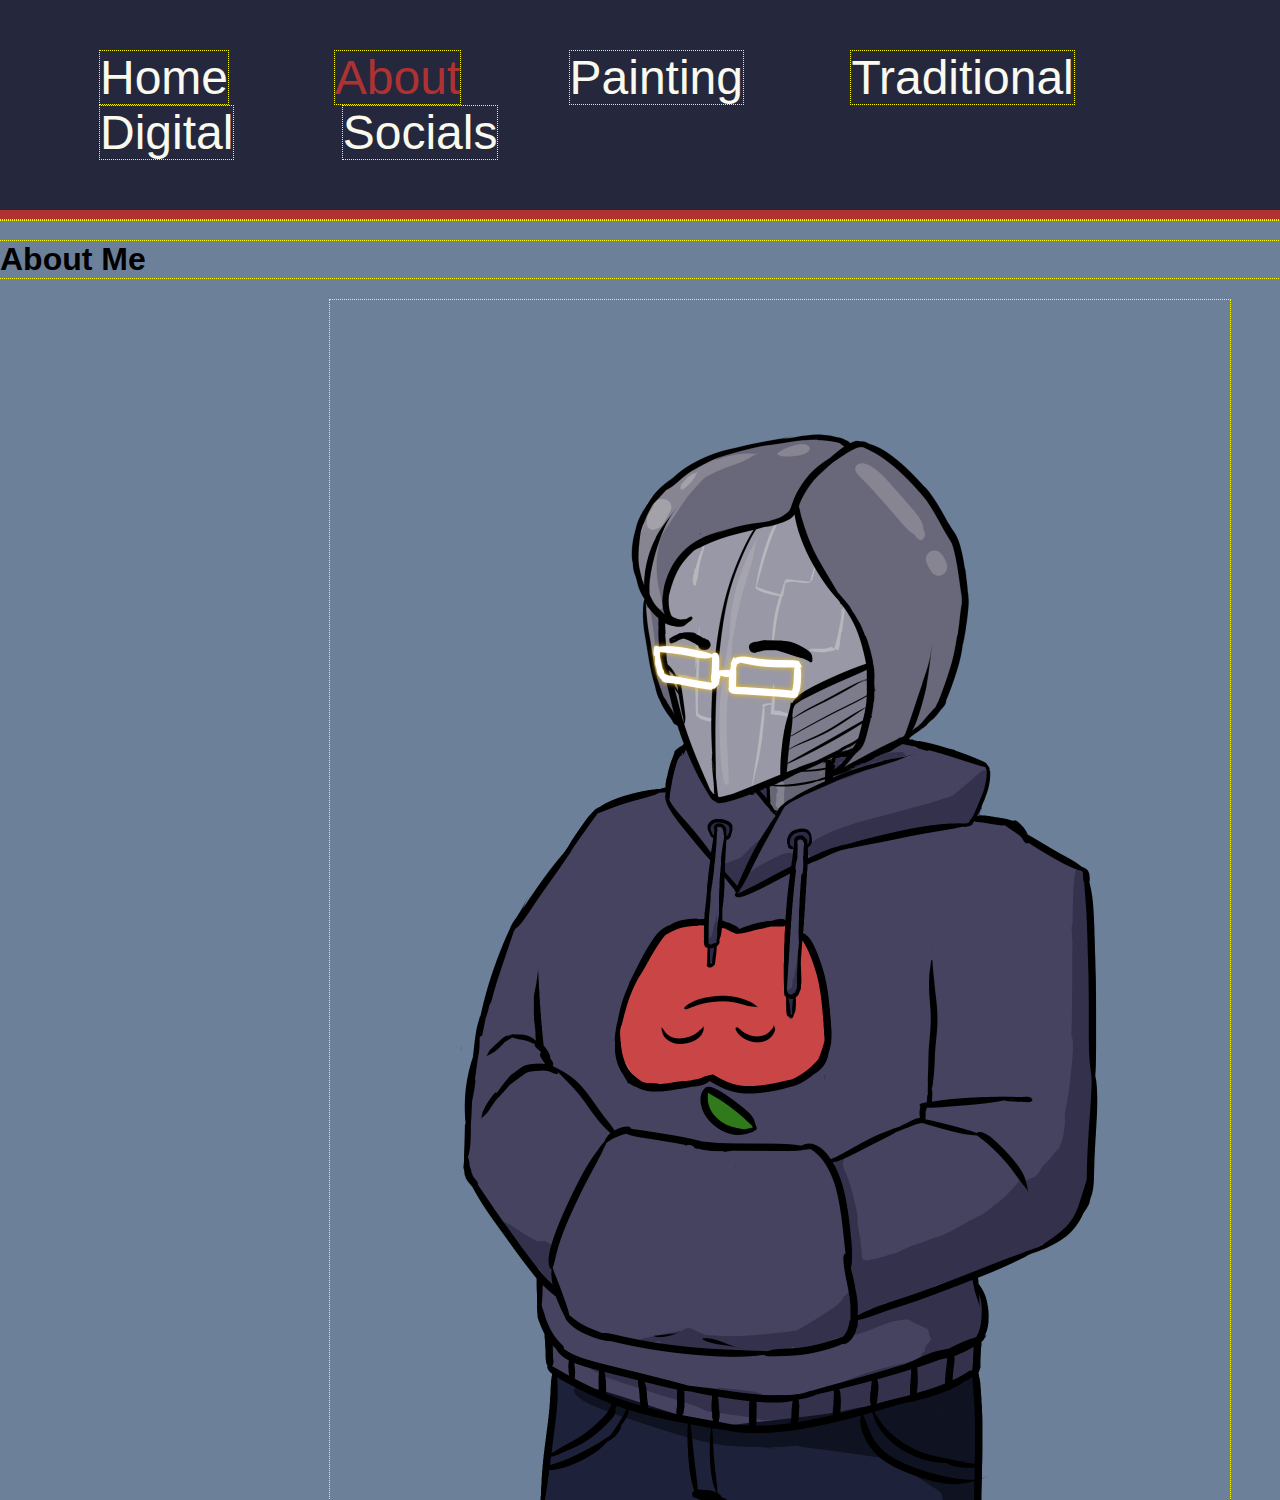
==== about.html @ 1bc610b9 "chunk of the project" ====
<!DOCTYPE html>
<html lang = "en">
    <head>
        <meta charset="utf-8">
        <title>About Me</title>
        <meta name="description" content="A basic portfolio website to show off some work">
        <link rel="stylesheet" href="styles.css" />
    </head>
    <body>
        <div class = "nav">
            <a href="main.html">Home</a>
            <a href="about.html" class = "selected">About</a>
            <a href="paint.html">Painting</a>
            <a href="trad.html">Traditional</a>
            <a href="digi.html">Digital</a>
            <a href="social.html">Socials</a>
        </div>
        <div class = "header">
            <div class = "block"> <!--makes sure the buttons and sona stay close and centered-->
                <h1>About Me</h1>
                <p></p>
                <img src = "img/glad.png" class = "sona">
            </div>
        </div>

    </body>
</html>
---- styles.css ----
* {
    outline: 1px dotted yellow;
}

body{
    background-color: #25283d;
    margin: 0;
    font-family: 'Source Sans Pro', sans-serif;
}

.nav{
    background-color: #25283d;
    padding: 50px 100px;
    word-spacing: 2em;
    text-align: left;
    font-size: 3em;
    border-bottom: 10px solid #ae3232;
    font-family: 'Montserrat', sans-serif;
}

a{
    color: #f9f9ed;
    text-decoration: none;
}

.selected{
    color: #ae3232;
}

.sona{
    max-height: 1200px;
    margin-left: auto;
    margin-right: auto;
    margin-top: auto;
}

.header, .mainb{
    background-color: #6c809a;
}

.block{
    width:2600px;
    margin-left: auto;
    margin-right: auto;
    display:grid;
    grid-template-columns: 60% 50%;
}

.buttons{
    background-color: #49546c;
    margin-left: auto;
    margin-right: auto;
    margin-top:50px;
    margin-bottom: 50px;
    display: grid;
    grid-template-rows: 1fr 1fr 1fr;
    width: 1600px;
}

.buttons h1{
    font-size: 5em;
    margin: 50px;
    color: #25283d
}

.buttons p{
    font-size: 2.4em;
    margin-left: 50px;
    color: #c1ccdb
}

.text{
    grid-row: 1/3;
    
}

.buttons a{
    background-color: #25283d;
    width: auto;
    margin: 50px;
    font-size: 4em;
    font-family: 'Montserrat', sans-serif;
    padding: 50px;
    color:#c1ccdb;
    text-align: center;
}

.selection a{
    background-color: #7a1b30;
    
}
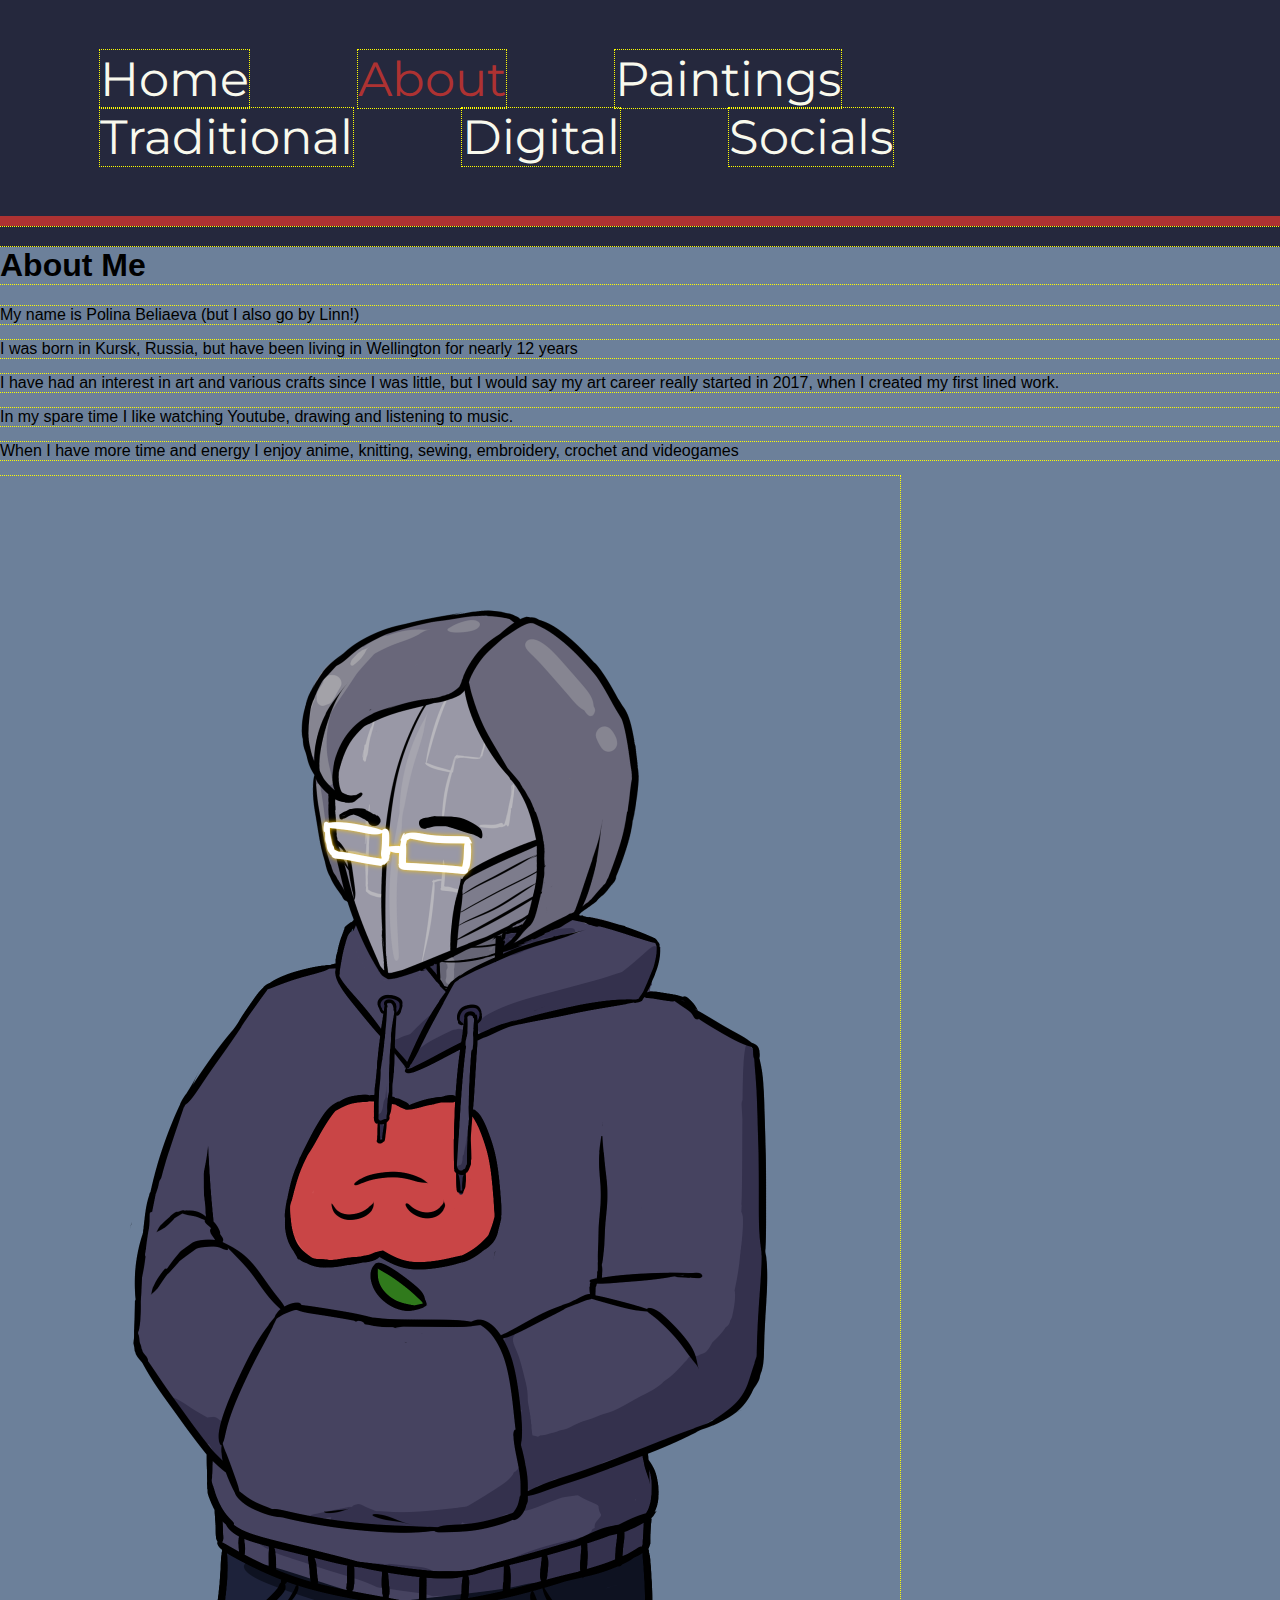
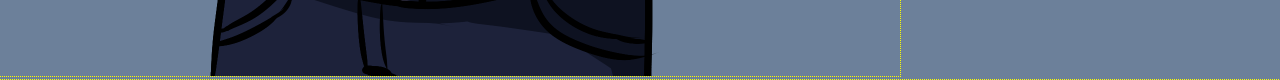
==== commit 6ede8ca2: "Update about.html" ====
--- a/about.html
+++ b/about.html
@@ -4,24 +4,32 @@
         <meta charset="utf-8">
         <title>About Me</title>
         <meta name="description" content="A basic portfolio website to show off some work">
+        <link href="https://fonts.googleapis.com/css2?family=Aboreto&family=Philosopher&family=Merriweather&family=Montserrat&family=Raleway&display=swap" rel="stylesheet"> 
         <link rel="stylesheet" href="styles.css" />
     </head>
     <body>
         <div class = "nav">
             <a href="main.html">Home</a>
             <a href="about.html" class = "selected">About</a>
-            <a href="paint.html">Painting</a>
+            <a href="paint.html">Paintings</a>
             <a href="trad.html">Traditional</a>
             <a href="digi.html">Digital</a>
             <a href="social.html">Socials</a>
         </div>
         <div class = "header">
-            <div class = "block"> <!--makes sure the buttons and sona stay close and centered-->
-                <h1>About Me</h1>
-                <p></p>
+            <div class = "headerblock"> <!--makes sure the buttons and sona stay close and centered-->
+                <div class = "textblock">
+                    <h1>About Me</h1>
+                    <p>My name is Polina Beliaeva (but I also go by Linn!)</p>
+                    <p>I was born in Kursk, Russia, but have been living in Wellington for nearly 12 years</p>
+                    <p>I have had an interest in art and various crafts since I was little, but I would say my art career really started in 2017, when I created my first lined work.</p>
+                    <p>In my spare time I like watching Youtube, drawing and listening to music.</p>
+                    <p>When I have more time and energy I enjoy anime, knitting, sewing, embroidery, crochet and videogames</p>
+                </div>
                 <img src = "img/glad.png" class = "sona">
             </div>
+
         </div>
-
+        <div class = "short bottom"></div>
     </body>
-</html>+</html>
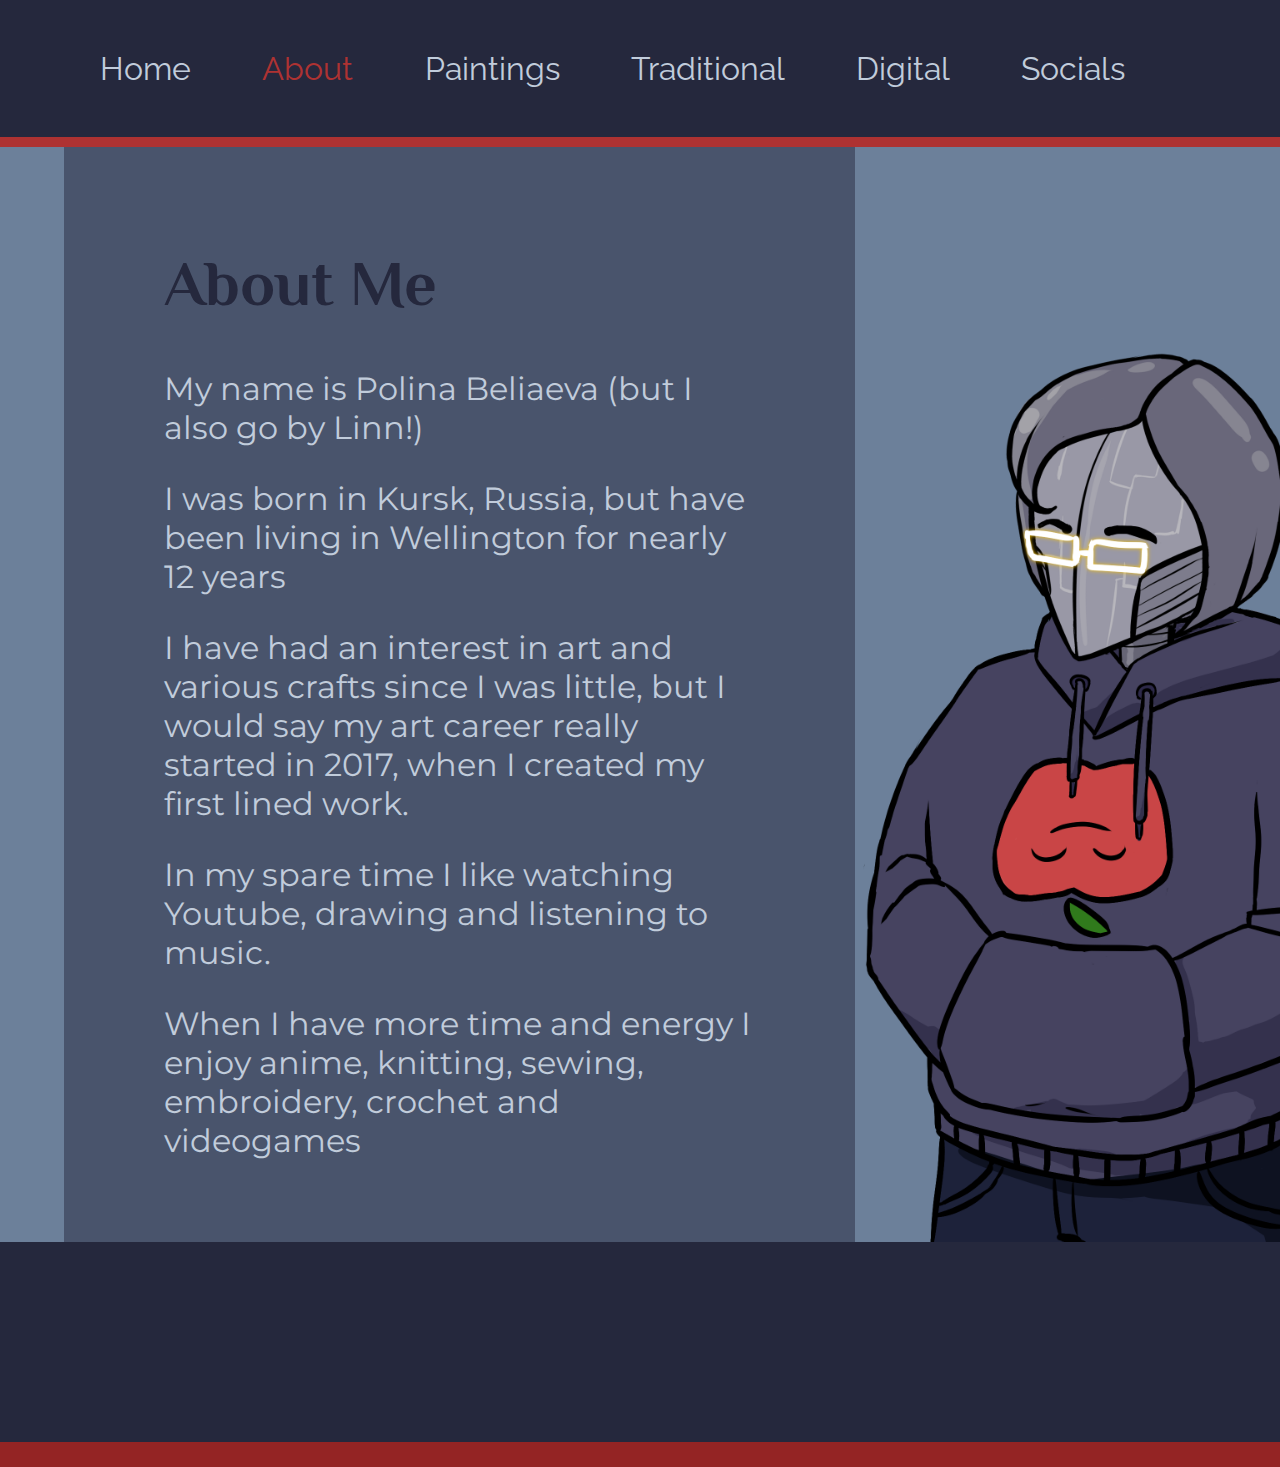
==== commit ecabec7d: "changed main to index" ====
--- a/about.html
+++ b/about.html
@@ -9,7 +9,7 @@
     </head>
     <body>
         <div class = "nav">
-            <a href="main.html">Home</a>
+            <a href="index.html">Home</a>
             <a href="about.html" class = "selected">About</a>
             <a href="paint.html">Paintings</a>
             <a href="trad.html">Traditional</a>
--- a/styles.css
+++ b/styles.css
@@ -1,11 +1,28 @@
-* {
-    outline: 1px dotted yellow;
-}
 
+/*General*/
 body{
     background-color: #25283d;
     margin: 0;
-    font-family: 'Source Sans Pro', sans-serif;
+    font-family: 'Montserrat', sans-serif;
+}
+
+a{
+    color: #c1ccdb;
+    text-decoration: none;
+}
+
+h1{
+    font-size: 4em;
+    margin: 50px;
+    color: #25283d;
+    font-family: 'Philosopher', sans-serif;
+}
+
+p{
+    font-size: 2em;
+    margin-left: 50px;
+    margin-right: 50px;
+    color: #c1ccdb;
 }
 
 .nav{
@@ -13,79 +30,131 @@
     padding: 50px 100px;
     word-spacing: 2em;
     text-align: left;
-    font-size: 3em;
+    font-size: 2em;
     border-bottom: 10px solid #ae3232;
-    font-family: 'Montserrat', sans-serif;
+    font-family: 'Raleway', sans-serif;
 }
 
-a{
-    color: #f9f9ed;
-    text-decoration: none;
+.headerblock{
+    width:90%;
+    margin:auto;
+    display:grid;
+    grid-template-columns: 60% 50%;
 }
 
 .selected{
     color: #ae3232;
 }
 
-.sona{
-    max-height: 1200px;
-    margin-left: auto;
-    margin-right: auto;
-    margin-top: auto;
+.bottom{
+    width: 100%;
+    border-bottom: 25px solid #942424;
+    height: 200px;
+    background-color: #25283d;
 }
+
+
+/*Text Pages*/
 
 .header, .mainb{
     background-color: #6c809a;
 }
 
-.block{
-    width:2600px;
-    margin-left: auto;
-    margin-right: auto;
-    display:grid;
-    grid-template-columns: 60% 50%;
+h2{
+    font-size: 4em;
+    margin: 50px;
+    color:#9fadc0;
+    font-family: 'Raleway', sans-serif;
+    font-weight: 100;
 }
 
 .buttons{
     background-color: #49546c;
     margin-left: auto;
     margin-right: auto;
-    margin-top:50px;
-    margin-bottom: 50px;
+    margin-top: auto;
+    margin-bottom: auto;
     display: grid;
     grid-template-rows: 1fr 1fr 1fr;
-    width: 1600px;
+    width: 100%;
 }
 
-.buttons h1{
-    font-size: 5em;
-    margin: 50px;
-    color: #25283d
+.block{
+    width:90%;
+    margin-left: auto;
+    margin-right: auto;
 }
 
-.buttons p{
-    font-size: 2.4em;
-    margin-left: 50px;
-    color: #c1ccdb
+.textblock{
+    background-color: #49546c;
+    margin-left: auto;
+    margin-right: auto;
+    margin-top: auto;
+    margin-bottom: auto;
+    width: 100%;
+    padding: 50px;
 }
 
-.text{
-    grid-row: 1/3;
+.selection{
+    padding: 100px;
+    font-family: 'Philosopher', sans-serif;
     
+}
+
+.sona{
+    width: auto;
+    height: 100%;
+    max-height: 1000px;
+    margin-left: auto;
+    margin-right: auto;
+    margin-top: auto;
+}
+
+.maintext{
+    grid-row: 1/4;
+}
+
+.socialtext{
+    display: grid;
+    grid-template-columns: 15% 85%;
 }
 
 .buttons a{
     background-color: #25283d;
     width: auto;
     margin: 50px;
-    font-size: 4em;
-    font-family: 'Montserrat', sans-serif;
-    padding: 50px;
+    font-size: 3em;
+    font-family: 'Raleway', sans-serif;
+    font-weight: 200;
+    padding: 60px;
     color:#c1ccdb;
     text-align: center;
+    display: inline-block;
 }
 
 .selection a{
     background-color: #7a1b30;
+    font-size: 3em;
+    padding: 40px;
+    margin: 50px;
     
-}+}
+
+.logo{
+    margin: 50px;
+}
+
+/*Image Pages*/
+
+.imgblock{
+    max-width: 100%;
+    margin-left: 100px;
+    margin-right: 100px;
+}
+
+.mainb img{
+    
+    height: 1000px;
+    margin: 20px;
+    
+}
